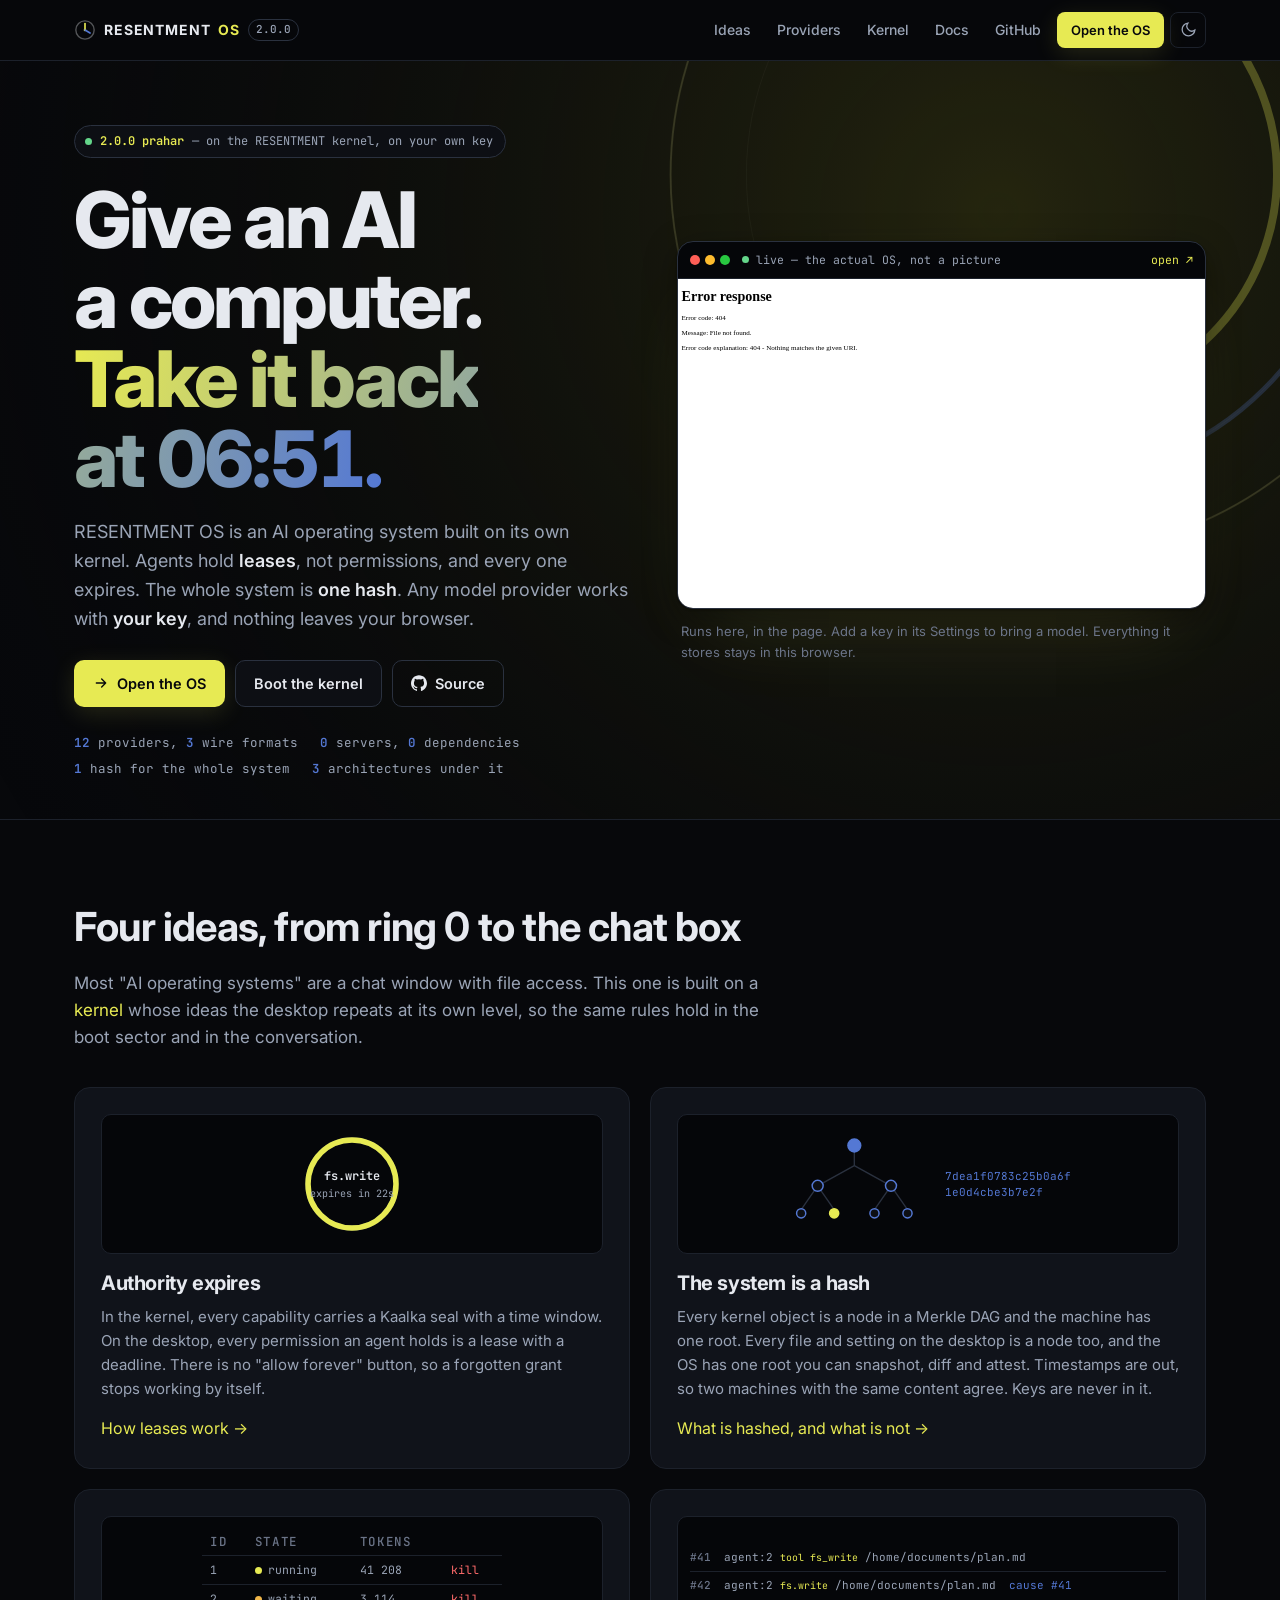
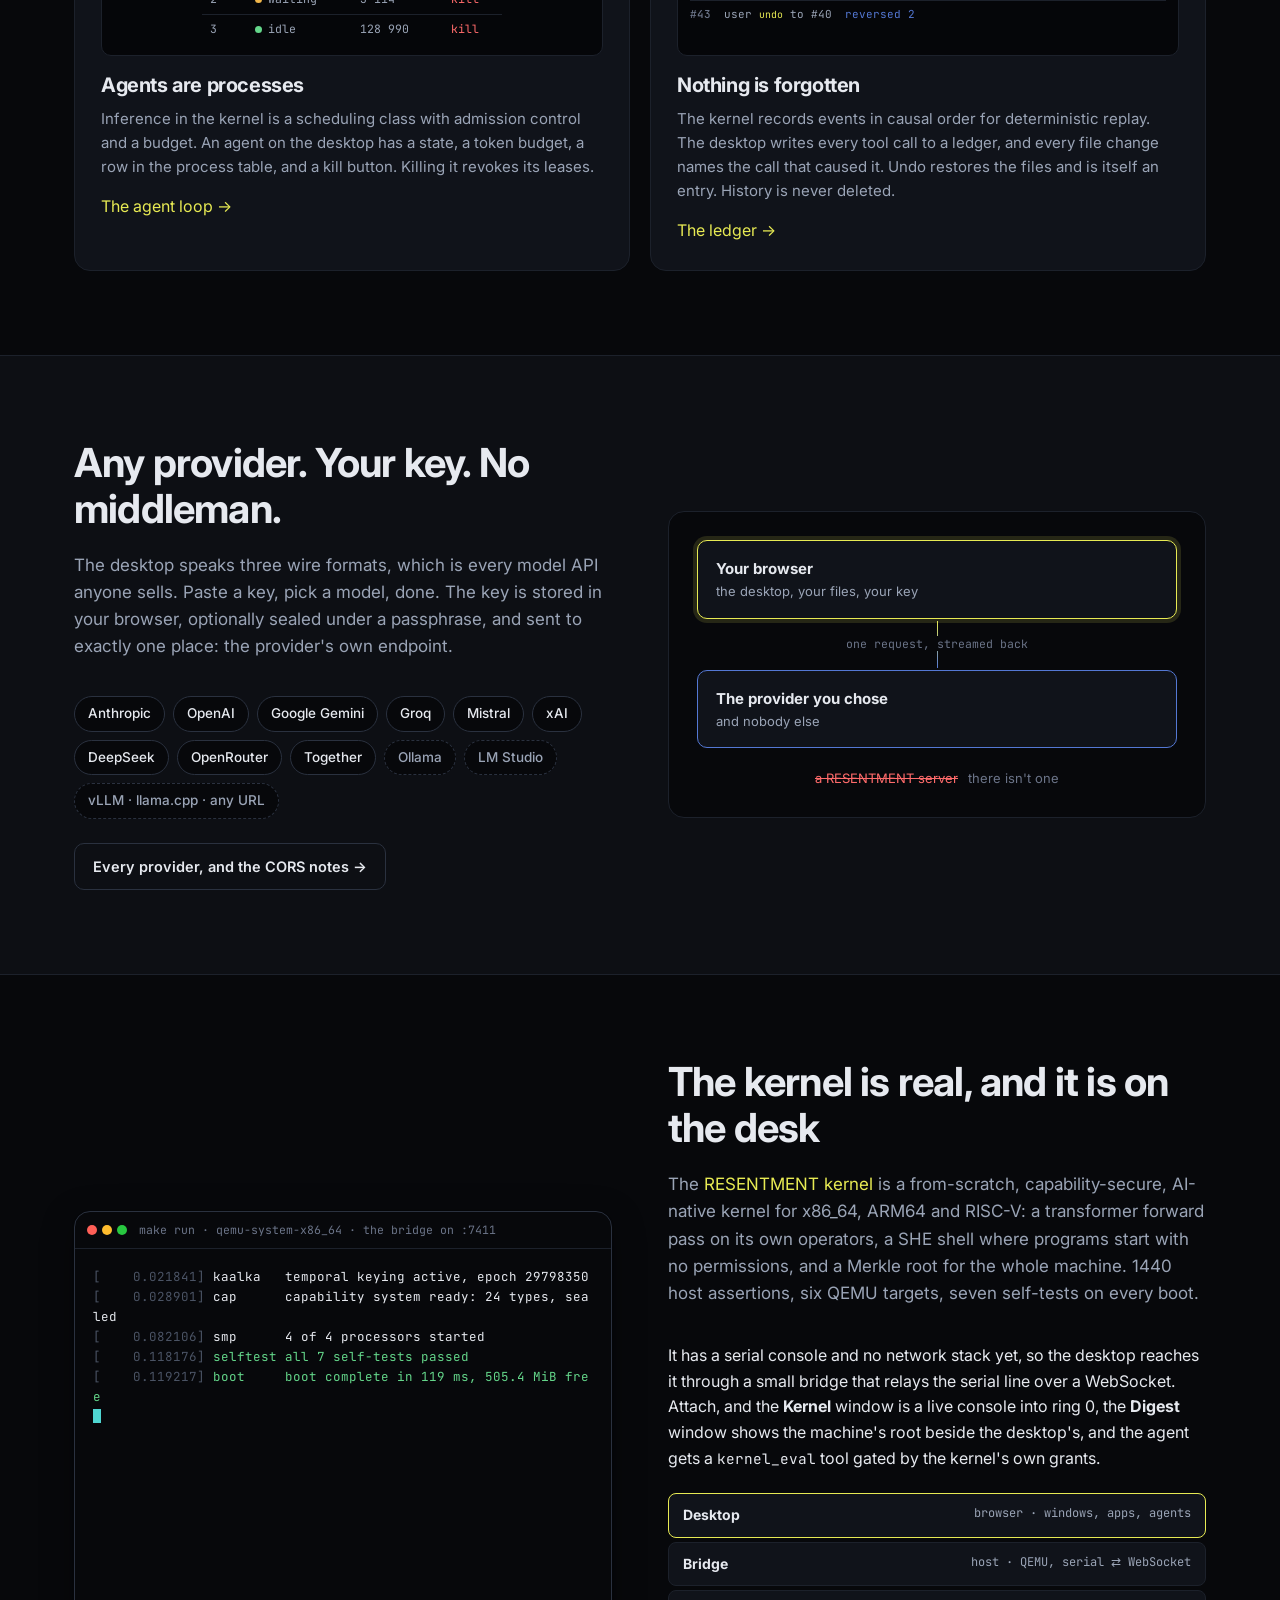
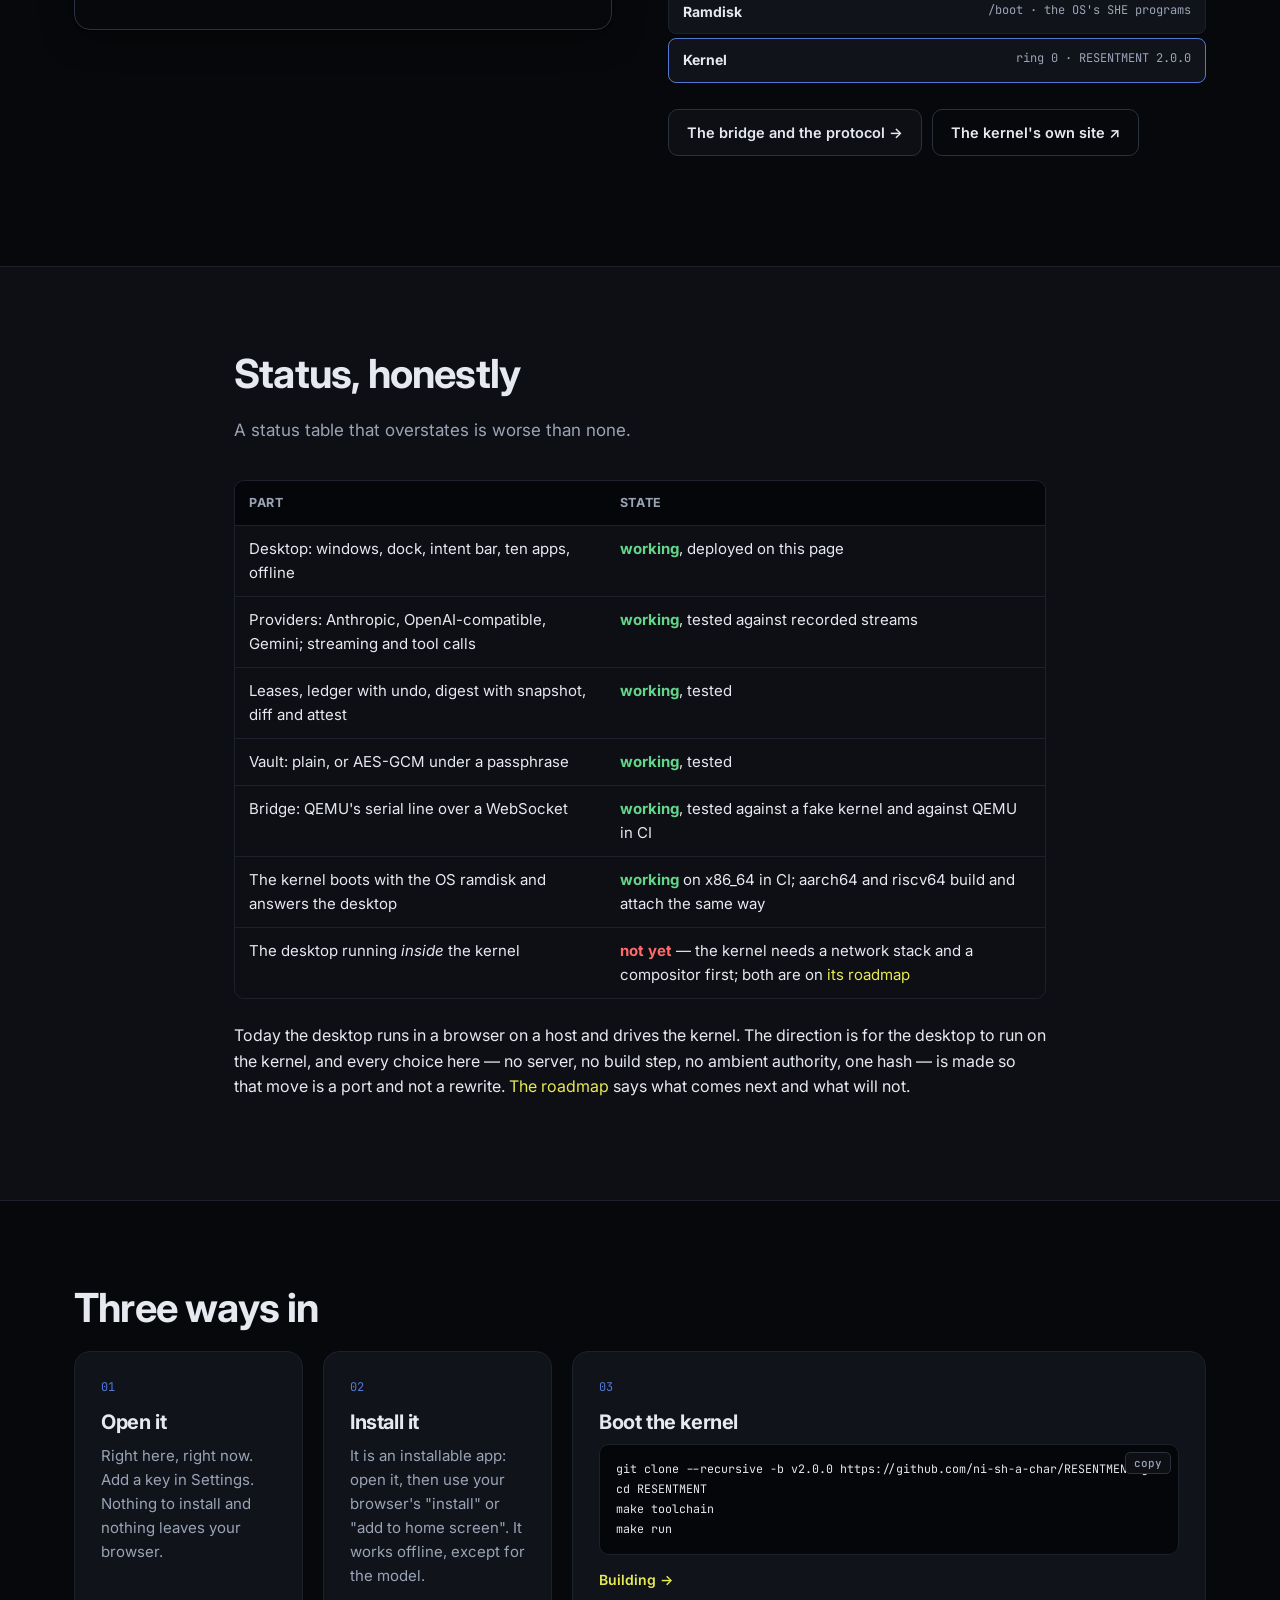
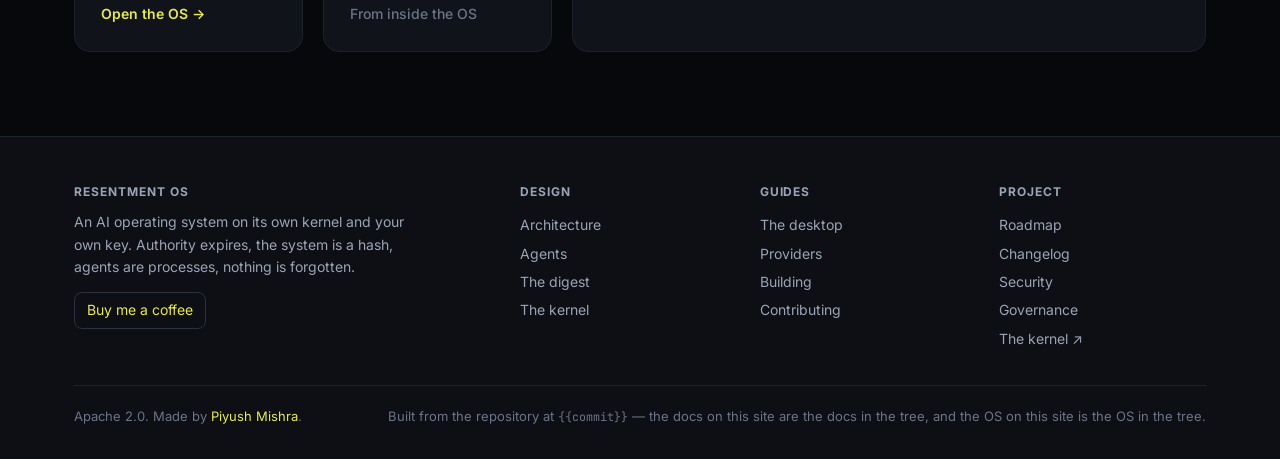
==== web/index.html @ 51950c03 "The website and the community files, for RESENTMENT OS 2.0.0 main carries the website and the projec" ====
<!doctype html>
<html lang="en" data-theme="dark">
<head>
<meta charset="utf-8">
<meta name="viewport" content="width=device-width, initial-scale=1">
<title>RESENTMENT OS — an AI operating system on its own kernel and your own key</title>
<meta name="description" content="RESENTMENT OS is an AI operating system on the RESENTMENT kernel. Agents hold leases that expire, the whole system is one hash, any provider works with your own key, and nothing leaves your browser.">
<meta name="theme-color" content="#07080b">
<link rel="canonical" href="https://ni-sh-a-char.github.io/RESENTMENT/">
<meta property="og:type" content="website">
<meta property="og:title" content="RESENTMENT OS — give an AI a computer. Take it back at a time you choose.">
<meta property="og:description" content="An AI operating system on its own kernel and your own key. Authority expires, the system is one hash, agents are processes, nothing is forgotten. Any provider. No server.">
<meta property="og:url" content="https://ni-sh-a-char.github.io/RESENTMENT/">
<meta property="og:image" content="https://ni-sh-a-char.github.io/RESENTMENT/social-preview.png">
<meta property="og:image:width" content="1280">
<meta property="og:image:height" content="640">
<meta name="twitter:card" content="summary_large_image">
<link rel="icon" href="favicon.svg" type="image/svg+xml">
<link rel="preconnect" href="https://fonts.googleapis.com">
<link rel="preconnect" href="https://fonts.gstatic.com" crossorigin>
<link href="https://fonts.googleapis.com/css2?family=Inter:wght@400;500;600;700;800&family=JetBrains+Mono:wght@400;500;600&display=swap" rel="stylesheet">
<link rel="stylesheet" href="site.css">
<script>
try { var t = localStorage.getItem("resentment-os-theme"); if (t) document.documentElement.setAttribute("data-theme", t); } catch (e) {}
</script>
</head>
<body class="landing">

<header class="top">
  <div class="wrap">
    <a class="brand" href="index.html">
      <svg viewBox="0 0 24 24" aria-hidden="true"><circle cx="12" cy="12" r="10" stroke="currentColor" stroke-width="1.5" opacity=".35" fill="none"/><circle cx="12" cy="12" r="1.4" fill="var(--accent)"/><path d="M12 12V5" stroke="var(--accent)" stroke-width="1.8" stroke-linecap="round"/><path d="M12 12l5.5 3.3" stroke="var(--accent-2)" stroke-width="1.8" stroke-linecap="round"/></svg>
      RESENTMENT <span class="os">OS</span> <span class="ver">2.0.0</span>
    </a>
    <nav>
      <a href="#ideas" class="hide-sm">Ideas</a>
      <a href="#providers" class="hide-sm">Providers</a>
      <a href="#kernel" class="hide-sm">Kernel</a>
      <a href="architecture.html">Docs</a>
      <a href="https://github.com/ni-sh-a-char/RESENTMENT" target="_blank" rel="noopener">GitHub</a>
      <a class="btn small primary" href="os/" target="_blank" rel="noopener">Open the OS</a>
      <button class="icon-btn" id="theme" type="button" aria-label="Switch between light and dark"><svg viewBox="0 0 24 24" fill="none" stroke="currentColor" stroke-width="1.8" stroke-linecap="round"><path d="M21 12.8A9 9 0 1 1 11.2 3a7 7 0 0 0 9.8 9.8z"/></svg></button>
    </nav>
  </div>
</header>

<!-- ============================================================ hero -->
<section class="hero">
  <canvas id="wall" aria-hidden="true"></canvas>
  <div class="wrap">
    <div class="hero-grid">
      <div class="hero-copy">
        <span class="eyebrow"><span class="pulse"></span> <b>2.0.0 prahar</b> — on the RESENTMENT kernel, on your own key</span>
        <h1 class="display">Give an AI<br>a computer.<br><span class="grad">Take it back<br>at <span id="until">14:47</span>.</span></h1>
        <p class="lede">
          RESENTMENT OS is an AI operating system built on its own kernel.
          Agents hold <strong>leases</strong>, not permissions, and every one
          expires. The whole system is <strong>one hash</strong>. Any model
          provider works with <strong>your key</strong>, and nothing leaves
          your browser.
        </p>
        <div class="cta">
          <a class="btn primary" href="os/" target="_blank" rel="noopener"><svg viewBox="0 0 24 24" fill="none" stroke="currentColor" stroke-width="2" stroke-linecap="round" stroke-linejoin="round"><path d="M5 12h14M13 6l6 6-6 6"/></svg>Open the OS</a>
          <a class="btn" href="building.html">Boot the kernel</a>
          <a class="btn ghost" href="https://github.com/ni-sh-a-char/RESENTMENT" target="_blank" rel="noopener"><svg viewBox="0 0 24 24" fill="currentColor"><path d="M12 .5C5.4.5 0 5.9 0 12.5c0 5.3 3.4 9.8 8.2 11.4.6.1.8-.3.8-.6v-2.1c-3.3.7-4-1.4-4-1.4-.5-1.4-1.3-1.8-1.3-1.8-1.1-.7.1-.7.1-.7 1.2.1 1.8 1.2 1.8 1.2 1.1 1.8 2.8 1.3 3.5 1 .1-.8.4-1.3.8-1.6-2.7-.3-5.5-1.3-5.5-5.9 0-1.3.5-2.4 1.2-3.2-.1-.3-.5-1.5.1-3.2 0 0 1-.3 3.3 1.2a11.5 11.5 0 0 1 6 0c2.3-1.5 3.3-1.2 3.3-1.2.7 1.7.3 2.9.1 3.2.8.8 1.2 1.9 1.2 3.2 0 4.6-2.8 5.6-5.5 5.9.4.4.8 1.1.8 2.2v3.3c0 .3.2.7.8.6C20.6 22.3 24 17.8 24 12.5 24 5.9 18.6.5 12 .5z"/></svg>Source</a>
        </div>
        <ul class="facts">
          <li><b>12</b> providers, <b>3</b> wire formats</li>
          <li><b>0</b> servers, <b>0</b> dependencies</li>
          <li><b>1</b> hash for the whole system</li>
          <li><b>3</b> architectures under it</li>
        </ul>
      </div>

      <div class="hero-demo">
        <div class="monitor">
          <div class="monitor-bar"><span class="dots"><i></i><i></i><i></i></span><span class="live"><span class="pulse"></span> live — the actual OS, not a picture</span><a href="os/" target="_blank" rel="noopener">open ↗</a></div>
          <div class="screen">
            <iframe src="os/" title="RESENTMENT OS, running" loading="lazy" tabindex="-1"></iframe>
          </div>
        </div>
        <p class="demo-note">Runs here, in the page. Add a key in its Settings to bring a model. Everything it stores stays in this browser.</p>
      </div>
    </div>
  </div>
</section>

<!-- =========================================================== ideas -->
<section class="section" id="ideas">
  <div class="wrap">
    <h2>Four ideas, from ring 0 to the chat box</h2>
    <p class="section-lede">Most "AI operating systems" are a chat window with file access. This one is built on a <a href="https://github.com/ni-sh-a-char/RESENTMENT---kernel" target="_blank" rel="noopener">kernel</a> whose ideas the desktop repeats at its own level, so the same rules hold in the boot sector and in the conversation.</p>

    <div class="ideas">
      <article class="idea">
        <div class="idea-art">
          <svg viewBox="0 0 120 120" aria-hidden="true">
            <circle cx="60" cy="60" r="48" class="ring-track"/>
            <circle cx="60" cy="60" r="48" class="ring-fill"/>
            <text x="60" y="56" class="ring-txt">fs.write</text>
            <text x="60" y="74" class="ring-sub" id="ring-left">14:32</text>
          </svg>
        </div>
        <h3>Authority expires</h3>
        <p>In the kernel, every capability carries a Kaalka seal with a time window. On the desktop, every permission an agent holds is a lease with a deadline. There is no "allow forever" button, so a forgotten grant stops working by itself.</p>
        <a href="agents.html#leases">How leases work →</a>
      </article>

      <article class="idea">
        <div class="idea-art">
          <svg viewBox="0 0 160 120" aria-hidden="true" class="tree">
            <path d="M80 22v18M80 40L40 62M80 40l40 22M40 62L22 88M40 62l18 26M120 62l-18 26M120 62l18 26"/>
            <circle cx="80" cy="18" r="7" class="n root"/><circle cx="40" cy="62" r="6" class="n"/><circle cx="120" cy="62" r="6" class="n"/>
            <circle cx="22" cy="92" r="5" class="n leaf"/><circle cx="58" cy="92" r="5" class="n leaf hot"/><circle cx="102" cy="92" r="5" class="n leaf"/><circle cx="138" cy="92" r="5" class="n leaf"/>
          </svg>
          <code class="hash" id="hash">7d4a1f0e83c25b9a6f1e0d4c8b3a7e2f</code>
        </div>
        <h3>The system is a hash</h3>
        <p>Every kernel object is a node in a Merkle DAG and the machine has one root. Every file and setting on the desktop is a node too, and the OS has one root you can snapshot, diff and attest. Timestamps are out, so two machines with the same content agree. Keys are never in it.</p>
        <a href="digest.html">What is hashed, and what is not →</a>
      </article>

      <article class="idea">
        <div class="idea-art">
          <table class="mini">
            <tr><th>id</th><th>state</th><th>tokens</th><th></th></tr>
            <tr><td>1</td><td><i class="dot run"></i>running</td><td>41 208</td><td>kill</td></tr>
            <tr><td>2</td><td><i class="dot wait"></i>waiting</td><td>3 114</td><td>kill</td></tr>
            <tr><td>3</td><td><i class="dot idle"></i>idle</td><td>128 990</td><td>kill</td></tr>
          </table>
        </div>
        <h3>Agents are processes</h3>
        <p>Inference in the kernel is a scheduling class with admission control and a budget. An agent on the desktop has a state, a token budget, a row in the process table, and a kill button. Killing it revokes its leases.</p>
        <a href="agents.html">The agent loop →</a>
      </article>

      <article class="idea">
        <div class="idea-art">
          <ul class="mini-ledger">
            <li><b>#41</b> agent:2 <code>tool fs_write</code> /home/documents/plan.md</li>
            <li><b>#42</b> agent:2 <code>fs.write</code> /home/documents/plan.md <span>cause #41</span></li>
            <li><b>#43</b> user <code>undo</code> to #40 <span>reversed 2</span></li>
          </ul>
        </div>
        <h3>Nothing is forgotten</h3>
        <p>The kernel records events in causal order for deterministic replay. The desktop writes every tool call to a ledger, and every file change names the call that caused it. Undo restores the files and is itself an entry. History is never deleted.</p>
        <a href="agents.html#the-ledger">The ledger →</a>
      </article>
    </div>
  </div>
</section>

<!-- ======================================================= providers -->
<section class="section alt" id="providers">
  <div class="wrap">
    <div class="split">
      <div>
        <h2>Any provider. Your key. No middleman.</h2>
        <p class="section-lede">The desktop speaks three wire formats, which is every model API anyone sells. Paste a key, pick a model, done. The key is stored in your browser, optionally sealed under a passphrase, and sent to exactly one place: the provider's own endpoint.</p>
        <div class="chips">
          <span>Anthropic</span><span>OpenAI</span><span>Google Gemini</span><span>Groq</span><span>Mistral</span><span>xAI</span><span>DeepSeek</span><span>OpenRouter</span><span>Together</span><span class="local">Ollama</span><span class="local">LM Studio</span><span class="local">vLLM · llama.cpp · any URL</span>
        </div>
        <a class="btn" href="providers.html">Every provider, and the CORS notes →</a>
      </div>
      <div class="flow">
        <div class="node you"><b>Your browser</b><span>the desktop, your files, your key</span></div>
        <div class="arrow"><span>one request, streamed back</span></div>
        <div class="node them"><b>The provider you chose</b><span>and nobody else</span></div>
        <div class="nope"><s>a RESENTMENT server</s> there isn't one</div>
      </div>
    </div>
  </div>
</section>

<!-- ========================================================== kernel -->
<section class="section" id="kernel">
  <div class="wrap">
    <div class="split rev">
      <div class="term-wrap">
        <div class="term-bar"><span class="dots"><i></i><i></i><i></i></span><span>make run · qemu-system-x86_64 · the bridge on :7411</span></div>
        <pre class="term" id="term"><span class="t">[    0.021841] </span>kaalka   temporal keying active, epoch 29798350
<span class="t">[    0.028901] </span>cap      capability system ready: 24 types, sealed
<span class="t">[    0.082106] </span>smp      4 of 4 processors started
<span class="t">[    0.118176] </span><span class="ok">selftest all 7 self-tests passed</span>
<span class="t">[    0.119217] </span><span class="ok">boot     boot complete in 119 ms, 505.4 MiB free</span>

<span class="k">  RESENTMENT 2.0.0 (kaalachakra)  x86_64  4 cpu</span>
<span class="p">resentment&gt; </span>.run /boot/bin/facts.she
<span class="k">not allowed to system.</span>
<span class="cm">  This script was not granted permission to read the runtime graph.</span>
<span class="p">resentment&gt; </span>.allow all
<span class="ok">granted every permission</span>
<span class="p">resentment&gt; </span>.run /boot/bin/facts.she
arch=x86_64
cpus=4
digest=<span class="d">7d4a1f0e83c25b9a6f1e0d4c8b3a7e2f5d9c1b8a4e7f0c3d6a9b2e5f8c1d4a7b</span>
angles=142.5,87.0,55.5</pre>
      </div>
      <div>
        <h2>The kernel is real, and it is on the desk</h2>
        <p class="section-lede">The <a href="https://github.com/ni-sh-a-char/RESENTMENT---kernel" target="_blank" rel="noopener">RESENTMENT kernel</a> is a from-scratch, capability-secure, AI-native kernel for x86_64, ARM64 and RISC-V: a transformer forward pass on its own operators, a SHE shell where programs start with no permissions, and a Merkle root for the whole machine. 1440 host assertions, six QEMU targets, seven self-tests on every boot.</p>
        <p>It has a serial console and no network stack yet, so the desktop reaches it through a small bridge that relays the serial line over a WebSocket. Attach, and the <b>Kernel</b> window is a live console into ring 0, the <b>Digest</b> window shows the machine's root beside the desktop's, and the agent gets a <code>kernel_eval</code> tool gated by the kernel's own grants.</p>
        <div class="layers">
          <div><b>Desktop</b><span>browser · windows, apps, agents</span></div>
          <div><b>Bridge</b><span>host · QEMU, serial ⇄ WebSocket</span></div>
          <div><b>Ramdisk</b><span>/boot · the OS's SHE programs</span></div>
          <div><b>Kernel</b><span>ring 0 · RESENTMENT 2.0.0</span></div>
        </div>
        <div class="cta">
          <a class="btn" href="kernel.html">The bridge and the protocol →</a>
          <a class="btn ghost" href="https://ni-sh-a-char.github.io/RESENTMENT---kernel/" target="_blank" rel="noopener">The kernel's own site ↗</a>
        </div>
      </div>
    </div>
  </div>
</section>

<!-- ========================================================== status -->
<section class="section alt" id="status">
  <div class="wrap narrow">
    <h2>Status, honestly</h2>
    <p class="section-lede">A status table that overstates is worse than none.</p>
    <div class="table-wrap">
      <table>
        <thead><tr><th>Part</th><th>State</th></tr></thead>
        <tbody>
          <tr><td>Desktop: windows, dock, intent bar, ten apps, offline</td><td><b class="ok">working</b>, deployed on this page</td></tr>
          <tr><td>Providers: Anthropic, OpenAI-compatible, Gemini; streaming and tool calls</td><td><b class="ok">working</b>, tested against recorded streams</td></tr>
          <tr><td>Leases, ledger with undo, digest with snapshot, diff and attest</td><td><b class="ok">working</b>, tested</td></tr>
          <tr><td>Vault: plain, or AES-GCM under a passphrase</td><td><b class="ok">working</b>, tested</td></tr>
          <tr><td>Bridge: QEMU's serial line over a WebSocket</td><td><b class="ok">working</b>, tested against a fake kernel and against QEMU in CI</td></tr>
          <tr><td>The kernel boots with the OS ramdisk and answers the desktop</td><td><b class="ok">working</b> on x86_64 in CI; aarch64 and riscv64 build and attach the same way</td></tr>
          <tr><td>The desktop running <em>inside</em> the kernel</td><td><b class="no">not yet</b> — the kernel needs a network stack and a compositor first; both are on <a href="https://github.com/ni-sh-a-char/RESENTMENT---kernel/blob/main/ROADMAP.md" target="_blank" rel="noopener">its roadmap</a></td></tr>
        </tbody>
      </table>
    </div>
    <p>Today the desktop runs in a browser on a host and drives the kernel. The direction is for the desktop to run on the kernel, and every choice here — no server, no build step, no ambient authority, one hash — is made so that move is a port and not a rewrite. <a href="roadmap.html">The roadmap</a> says what comes next and what will not.</p>
  </div>
</section>

<!-- ============================================================= get -->
<section class="section" id="get">
  <div class="wrap">
    <h2>Three ways in</h2>
    <div class="ways">
      <a class="way" href="os/" target="_blank" rel="noopener">
        <span class="num">01</span>
        <h3>Open it</h3>
        <p>Right here, right now. Add a key in Settings. Nothing to install and nothing leaves your browser.</p>
        <span class="way-cta">Open the OS →</span>
      </a>
      <div class="way">
        <span class="num">02</span>
        <h3>Install it</h3>
        <p>It is an installable app: open it, then use your browser's "install" or "add to home screen". It works offline, except for the model.</p>
        <span class="way-cta muted">From inside the OS</span>
      </div>
      <div class="way">
        <span class="num">03</span>
        <h3>Boot the kernel</h3>
        <div class="code"><button class="copy" type="button" aria-label="Copy">copy</button><pre><code>git clone --recursive -b v2.0.0 https://github.com/ni-sh-a-char/RESENTMENT.git
cd RESENTMENT
make toolchain
make run</code></pre></div>
        <span class="way-cta"><a href="building.html">Building →</a></span>
      </div>
    </div>
  </div>
</section>

<footer class="site">
  <div class="wrap">
    <div class="cols">
      <div>
        <h5>RESENTMENT OS</h5>
        <p class="about">An AI operating system on its own kernel and your own key. Authority expires, the system is a hash, agents are processes, nothing is forgotten.</p>
        <a class="support-line" href="https://buymeacoffee.com/piyushmishra00" target="_blank" rel="noopener">Buy me a coffee</a>
      </div>
      <div><h5>Design</h5><a href="architecture.html">Architecture</a><a href="agents.html">Agents</a><a href="digest.html">The digest</a><a href="kernel.html">The kernel</a></div>
      <div><h5>Guides</h5><a href="desktop.html">The desktop</a><a href="providers.html">Providers</a><a href="building.html">Building</a><a href="contributing.html">Contributing</a></div>
      <div><h5>Project</h5><a href="roadmap.html">Roadmap</a><a href="changelog.html">Changelog</a><a href="security.html">Security</a><a href="governance.html">Governance</a><a href="https://github.com/ni-sh-a-char/RESENTMENT---kernel" target="_blank" rel="noopener">The kernel ↗</a></div>
    </div>
    <div class="legal">
      <span>Apache 2.0. Made by <a href="https://github.com/PIYUSH-MISHRA-00" target="_blank" rel="noopener">Piyush Mishra</a>.</span>
      <span>Built from the repository at <code>{{commit}}</code> — the docs on this site are the docs in the tree, and the OS on this site is the OS in the tree.</span>
    </div>
  </div>
</footer>

<script src="site.js"></script>
</body>
</html>
---- web/site.css ----
/* SPDX-License-Identifier: Apache-2.0
 * RESENTMENT OS — the website.
 *
 * One stylesheet, no framework, no build. The accent hue is set from the
 * clock by site.js, the way the desktop sets its own and the way the kernel
 * keys its authority: --hue follows the hour hand, --hue-2 the minute hand.
 * Without JavaScript the defaults are brass and cyan, the kernel's colours.
 */

:root {
  --hue: 38; --hue-2: 180;
  --accent:   hsl(var(--hue) 78% 62%);
  --accent-2: hsl(var(--hue-2) 60% 58%);
  --accent-soft: hsl(var(--hue) 70% 62% / .14);
  --bg: #07080b; --bg-raised: #0d0f14; --bg-sunken: #050609; --panel: #10131a;
  --line: #1c212b; --line-strong: #2a313f;
  --fg: #e6e9ef; --fg-muted: #9aa4b6; --fg-faint: #6b7488;
  --green: #64d68a; --red: #ff6b6b;
  --radius: 10px; --radius-lg: 16px; --maxw: 1180px;
  --sans: "Inter", ui-sans-serif, system-ui, -apple-system, "Segoe UI", Roboto, sans-serif;
  --mono: "JetBrains Mono", ui-monospace, SFMono-Regular, Menlo, Consolas, monospace;
  --shadow: 0 1px 2px rgba(0,0,0,.4), 0 8px 32px rgba(0,0,0,.35);
  color-scheme: dark;
}
[data-theme="light"] {
  --accent:   hsl(var(--hue) 70% 36%);
  --accent-2: hsl(var(--hue-2) 55% 34%);
  --accent-soft: hsl(var(--hue) 70% 40% / .1);
  --bg: #fbfbfd; --bg-raised: #fff; --bg-sunken: #f2f3f7; --panel: #fff;
  --line: #e3e6ee; --line-strong: #cdd3e0;
  --fg: #12151c; --fg-muted: #545c6d; --fg-faint: #7d8698;
  --shadow: 0 1px 2px rgba(16,20,30,.06), 0 8px 28px rgba(16,20,30,.08);
  color-scheme: light;
}

* { box-sizing: border-box; }
html { scroll-behavior: smooth; }
body { margin: 0; font: 16px/1.6 var(--sans); color: var(--fg); background: var(--bg); -webkit-font-smoothing: antialiased; }
a { color: var(--accent); text-decoration: none; } a:hover { text-decoration: underline; text-underline-offset: 3px; }
code, pre, kbd { font-family: var(--mono); font-size: .9em; }
h1, h2, h3, h4, h5 { margin: 0 0 .5em; line-height: 1.15; letter-spacing: -.02em; font-weight: 700; }
h2 { font-size: clamp(28px, 4vw, 40px); } h3 { font-size: 20px; }
p { margin: 0 0 1em; }
.wrap { max-width: var(--maxw); margin: 0 auto; padding: 0 24px; }
.wrap.narrow { max-width: 860px; }
.hide-sm { }
@media (max-width: 720px) { .hide-sm { display: none !important; } }

/* -------------------------------------------------------------- top bar */
.top { position: sticky; top: 0; z-index: 30; background: color-mix(in srgb, var(--bg) 80%, transparent); backdrop-filter: blur(16px); -webkit-backdrop-filter: blur(16px); border-bottom: 1px solid var(--line); }
.top .wrap { display: flex; align-items: center; justify-content: space-between; height: 60px; gap: 16px; }
.brand { display: flex; align-items: center; gap: 8px; font-weight: 700; letter-spacing: .06em; color: var(--fg); font-size: 14px; }
.brand svg { width: 22px; height: 22px; } .brand:hover { text-decoration: none; }
.brand .os { color: var(--accent); } .brand .ver { font-family: var(--mono); font-size: 11px; color: var(--fg-muted); border: 1px solid var(--line-strong); padding: 1px 7px; border-radius: 99px; font-weight: 500; letter-spacing: 0; }
.top nav { display: flex; align-items: center; gap: 6px; }
.top nav > a:not(.btn) { padding: 6px 10px; border-radius: 6px; color: var(--fg-muted); font-size: 14px; font-weight: 500; }
.top nav > a:not(.btn):hover { color: var(--fg); background: var(--accent-soft); text-decoration: none; }
.icon-btn { width: 36px; height: 36px; border-radius: 8px; border: 1px solid var(--line); background: transparent; color: var(--fg-muted); display: grid; place-items: center; cursor: pointer; }
.icon-btn svg { width: 17px; height: 17px; } .icon-btn:hover { color: var(--fg); border-color: var(--line-strong); }
.menu-btn { display: none; }

/* ------------------------------------------------------------- buttons */
.btn { display: inline-flex; align-items: center; gap: 8px; padding: 11px 18px; border-radius: var(--radius); border: 1px solid var(--line-strong); background: var(--bg-raised); color: var(--fg); font-weight: 600; font-size: 14.5px; cursor: pointer; transition: transform .12s, border-color .12s, background .12s; }
.btn:hover { text-decoration: none; border-color: var(--accent); transform: translateY(-1px); }
.btn svg { width: 16px; height: 16px; }
.btn.primary { background: var(--accent); color: #07080b; border-color: transparent; box-shadow: 0 6px 24px var(--accent-soft); }
[data-theme="light"] .btn.primary { color: #fff; }
.btn.ghost { background: transparent; }
.btn.small { padding: 7px 13px; font-size: 13px; border-radius: 8px; }
.cta { display: flex; gap: 10px; flex-wrap: wrap; margin: 26px 0; }

/* ---------------------------------------------------------------- hero */
.hero { position: relative; overflow: hidden; padding: 64px 0 40px; border-bottom: 1px solid var(--line); }
#wall { position: absolute; inset: 0; width: 100%; height: 100%; z-index: 0; opacity: .9; }
.hero .wrap { position: relative; z-index: 1; }
.hero-grid { display: grid; grid-template-columns: 1.05fr 1fr; gap: 48px; align-items: center; }
.eyebrow { display: inline-flex; align-items: center; gap: 8px; padding: 6px 12px 6px 10px; border-radius: 99px; border: 1px solid var(--line-strong); background: var(--bg-raised); font-family: var(--mono); font-size: 12px; color: var(--fg-muted); }
.eyebrow b { color: var(--accent); font-weight: 600; }
.pulse { width: 7px; height: 7px; border-radius: 50%; background: var(--green); box-shadow: 0 0 0 0 rgba(100,214,138,.6); animation: pulse 1.8s infinite; display: inline-block; }
@keyframes pulse { 70% { box-shadow: 0 0 0 7px rgba(100,214,138,0); } 100% { box-shadow: 0 0 0 0 rgba(100,214,138,0); } }
.display { font-size: clamp(42px, 6.2vw, 78px); line-height: 1.02; letter-spacing: -.035em; margin: 22px 0 20px; font-weight: 800; }
.grad { background: linear-gradient(100deg, var(--accent), var(--accent-2)); -webkit-background-clip: text; background-clip: text; color: transparent; }
#until { font-variant-numeric: tabular-nums; }
.lede { font-size: 18px; color: var(--fg-muted); max-width: 560px; }
.lede strong { color: var(--fg); font-weight: 600; }
.facts { list-style: none; padding: 0; margin: 0; display: flex; flex-wrap: wrap; gap: 6px 22px; font-family: var(--mono); font-size: 12.5px; color: var(--fg-muted); }
.facts b { color: var(--accent-2); font-weight: 600; }

.monitor { border-radius: var(--radius-lg); border: 1px solid var(--line-strong); background: var(--bg-sunken); box-shadow: var(--shadow), 0 40px 80px -30px var(--accent-soft); overflow: hidden; }
.monitor-bar { display: flex; align-items: center; gap: 12px; padding: 9px 12px; border-bottom: 1px solid var(--line); font-family: var(--mono); font-size: 11.5px; color: var(--fg-muted); }
.monitor-bar a { margin-left: auto; }
.live { display: inline-flex; align-items: center; gap: 7px; }
.dots { display: inline-flex; gap: 5px; } .dots i { width: 10px; height: 10px; border-radius: 50%; background: var(--line-strong); } .dots i:first-child { background: #ff5f57; } .dots i:nth-child(2) { background: #febc2e; } .dots i:last-child { background: #28c840; }
.screen { position: relative; aspect-ratio: 16 / 10; overflow: hidden; background: #07080b; }
.screen iframe { position: absolute; top: 0; left: 0; width: 1280px; height: 800px; border: 0; transform-origin: 0 0; transform: scale(.44); }
.demo-note { font-size: 13px; color: var(--fg-faint); margin: 12px 4px 0; }

/* ------------------------------------------------------------ sections */
.section { padding: 84px 0; }
.section.alt { background: var(--bg-raised); border-top: 1px solid var(--line); border-bottom: 1px solid var(--line); }
.section-lede { font-size: 17px; color: var(--fg-muted); max-width: 720px; margin-bottom: 36px; }
.split { display: grid; grid-template-columns: 1fr 1fr; gap: 56px; align-items: center; }
.split.rev > :first-child { order: 1; } @media (min-width: 900px) { .split.rev > :first-child { order: 0; } }

.ideas { display: grid; grid-template-columns: repeat(2, 1fr); gap: 20px; }
.idea { padding: 26px; border: 1px solid var(--line); border-radius: var(--radius-lg); background: var(--panel); transition: border-color .15s, transform .15s; }
.idea:hover { border-color: color-mix(in srgb, var(--accent) 50%, var(--line)); transform: translateY(-2px); }
.idea h3 { margin-top: 18px; } .idea p { color: var(--fg-muted); font-size: 15px; }
.idea-art { height: 140px; display: flex; align-items: center; justify-content: center; gap: 18px; border-radius: var(--radius); background: var(--bg-sunken); border: 1px solid var(--line); padding: 12px; overflow: hidden; }
.idea-art svg { height: 110px; }
.ring-track { fill: none; stroke: var(--line-strong); stroke-width: 6; }
.ring-fill { fill: none; stroke: var(--accent); stroke-width: 6; stroke-linecap: round; stroke-dasharray: 301.6; stroke-dashoffset: 0; transform: rotate(-90deg); transform-origin: 50% 50%; animation: drain 24s linear infinite; }
@keyframes drain { to { stroke-dashoffset: 301.6; } }
.ring-txt { fill: var(--fg); font: 600 13px var(--mono); text-anchor: middle; } .ring-sub { fill: var(--fg-muted); font: 11px var(--mono); text-anchor: middle; }
.tree path { stroke: var(--line-strong); stroke-width: 1.5; fill: none; } .tree .n { fill: var(--bg-raised); stroke: var(--accent-2); stroke-width: 1.6; } .tree .root { fill: var(--accent-2); } .tree .hot { fill: var(--accent); stroke: var(--accent); animation: blink 2.4s infinite; }
@keyframes blink { 50% { opacity: .3; } }
.hash { font-size: 11px; color: var(--accent-2); word-break: break-all; max-width: 130px; line-height: 1.5; }
.mini { border-collapse: collapse; font-family: var(--mono); font-size: 11.5px; width: 100%; max-width: 300px; }
.mini th { text-align: left; color: var(--fg-faint); font-weight: 500; padding: 3px 8px; border-bottom: 1px solid var(--line); } .mini td { padding: 5px 8px; color: var(--fg-muted); } .mini td:last-child { color: var(--red); }
.dot { display: inline-block; width: 7px; height: 7px; border-radius: 50%; margin-right: 6px; background: var(--fg-faint); } .dot.run { background: var(--accent); animation: blink 1s infinite; } .dot.wait { background: #f0b64a; } .dot.idle { background: var(--green); }
.mini-ledger { list-style: none; margin: 0; padding: 0; font-family: var(--mono); font-size: 11px; color: var(--fg-muted); width: 100%; }
.mini-ledger li { padding: 5px 0; border-bottom: 1px solid var(--line); white-space: nowrap; overflow: hidden; text-overflow: ellipsis; } .mini-ledger li:last-child { border: 0; }
.mini-ledger b { color: var(--fg-faint); font-weight: 500; margin-right: 6px; } .mini-ledger code { color: var(--accent); } .mini-ledger span { color: var(--accent-2); margin-left: 6px; }

.chips { display: flex; flex-wrap: wrap; gap: 8px; margin: 0 0 24px; }
.chips span { padding: 6px 13px; border-radius: 99px; border: 1px solid var(--line-strong); font-size: 13.5px; font-weight: 500; background: var(--bg); }
.chips span.local { border-style: dashed; color: var(--fg-muted); }
.flow { display: flex; flex-direction: column; gap: 10px; padding: 28px; border-radius: var(--radius-lg); border: 1px solid var(--line); background: var(--bg); }
.node { padding: 16px 18px; border-radius: var(--radius); border: 1px solid var(--line-strong); background: var(--panel); display: flex; flex-direction: column; }
.node b { font-size: 15px; } .node span { font-size: 13px; color: var(--fg-muted); }
.node.you { border-color: var(--accent); box-shadow: 0 0 0 4px var(--accent-soft); } .node.them { border-color: var(--accent-2); }
.arrow { position: relative; text-align: center; font-family: var(--mono); font-size: 11.5px; color: var(--fg-faint); padding: 6px 0; }
.arrow::before { content: ""; position: absolute; left: 50%; top: -8px; bottom: -8px; width: 1px; background: linear-gradient(var(--accent), var(--accent-2)); z-index: 0; }
.arrow span { position: relative; background: var(--bg); padding: 0 8px; }
.nope { margin-top: 10px; text-align: center; font-size: 13px; color: var(--fg-faint); } .nope s { color: var(--red); margin-right: 6px; }

.term-wrap { border-radius: var(--radius-lg); border: 1px solid var(--line-strong); background: #07080b; box-shadow: var(--shadow); overflow: hidden; }
.term-bar { display: flex; align-items: center; gap: 12px; padding: 9px 12px; border-bottom: 1px solid #1c212b; font-family: var(--mono); font-size: 11.5px; color: #6b7488; }
.term { margin: 0; padding: 18px; font-size: 12.5px; line-height: 1.6; color: #c9d1dd; overflow: auto; min-height: 380px; white-space: pre-wrap; word-break: break-all; }
.term .t { color: #4a5364; } .term .ok { color: #64d68a; } .term .k { color: #e0a545; } .term .cm { color: #6b7488; } .term .p { color: #4fd6d2; } .term .d { color: #4fd6d2; } .term .in { color: #e6e9ef; }
.term .cursor { display: inline-block; width: 8px; height: 14px; background: #4fd6d2; vertical-align: -2px; animation: blink 1s steps(1) infinite; }
.layers { display: flex; flex-direction: column; gap: 4px; margin: 22px 0; }
.layers div { display: flex; justify-content: space-between; gap: 12px; padding: 10px 14px; border: 1px solid var(--line); background: var(--panel); border-radius: 8px; font-size: 14px; }
.layers div:first-child { border-color: var(--accent); } .layers div:last-child { border-color: var(--accent-2); }
.layers span { color: var(--fg-muted); font-family: var(--mono); font-size: 12px; text-align: right; }

.table-wrap { overflow-x: auto; margin: 0 0 24px; border: 1px solid var(--line); border-radius: var(--radius); }
table { width: 100%; border-collapse: collapse; font-size: 15px; }
th { text-align: left; padding: 12px 14px; background: var(--bg-sunken); color: var(--fg-muted); font-size: 12.5px; text-transform: uppercase; letter-spacing: .05em; border-bottom: 1px solid var(--line); }
td { padding: 11px 14px; border-bottom: 1px solid var(--line); vertical-align: top; } tr:last-child td { border-bottom: 0; }
b.ok { color: var(--green); } b.no { color: var(--red); }

.ways { display: grid; grid-template-columns: repeat(3, 1fr); gap: 20px; }
.way { display: flex; flex-direction: column; padding: 26px; border: 1px solid var(--line); border-radius: var(--radius-lg); background: var(--panel); color: var(--fg); position: relative; }
a.way:hover { text-decoration: none; border-color: var(--accent); }
.way .num { font-family: var(--mono); color: var(--accent-2); font-size: 12px; margin-bottom: 14px; }
.way p { color: var(--fg-muted); font-size: 15px; flex: 1; }
.way-cta { color: var(--accent); font-weight: 600; font-size: 14px; } .way-cta.muted { color: var(--fg-faint); font-weight: 500; }
.way .code { margin: 0 0 14px; }

/* ---------------------------------------------------------------- code */
.code { position: relative; margin: 0 0 1.2em; }
.code pre { margin: 0; padding: 14px 16px; background: var(--bg-sunken); border: 1px solid var(--line); border-radius: var(--radius); overflow: auto; font-size: 13px; line-height: 1.55; }
.copy { position: absolute; top: 8px; right: 8px; font: 500 11px var(--mono); padding: 3px 8px; border-radius: 5px; border: 1px solid var(--line-strong); background: var(--bg-raised); color: var(--fg-muted); cursor: pointer; }
.copy:hover { color: var(--fg); } .copy.done { color: var(--green); border-color: var(--green); }

/* -------------------------------------------------------------- footer */
footer.site { border-top: 1px solid var(--line); padding: 48px 0 32px; background: var(--bg-raised); font-size: 14px; }
.cols { display: grid; grid-template-columns: 2fr 1fr 1fr 1fr; gap: 32px; margin-bottom: 32px; }
.cols h5 { font-size: 12px; text-transform: uppercase; letter-spacing: .08em; color: var(--fg-muted); margin-bottom: 12px; }
.cols a { display: block; color: var(--fg-muted); padding: 3px 0; } .cols a:hover { color: var(--fg); }
.about { color: var(--fg-muted); max-width: 360px; }
.support-line { display: inline-block !important; padding: 6px 12px !important; border: 1px solid var(--line-strong); border-radius: 8px; color: var(--accent) !important; }
.legal { display: flex; justify-content: space-between; gap: 16px; flex-wrap: wrap; color: var(--fg-faint); font-size: 13px; border-top: 1px solid var(--line); padding-top: 20px; }

/* ---------------------------------------------------------------- docs */
.docs { display: grid; grid-template-columns: 240px minmax(0, 1fr) 220px; gap: 40px; max-width: var(--maxw); margin: 0 auto; padding: 32px 24px 80px; }
.sidebar { position: sticky; top: 76px; align-self: start; font-size: 14px; max-height: calc(100vh - 100px); overflow: auto; }
.sidebar a { display: block; padding: 6px 10px; border-radius: 6px; color: var(--fg-muted); } .sidebar a:hover { color: var(--fg); background: var(--accent-soft); text-decoration: none; }
.sidebar a.current { color: var(--accent); background: var(--accent-soft); font-weight: 600; }
.nav-home { font-weight: 600; margin-bottom: 8px; }
.nav-group { margin-top: 14px; } .nav-label { display: block; font-size: 11px; text-transform: uppercase; letter-spacing: .08em; color: var(--fg-faint); padding: 0 10px 6px; }
.toc { position: sticky; top: 76px; align-self: start; font-size: 13px; border-left: 1px solid var(--line); padding-left: 14px; }
.toc-label { display: block; font-size: 11px; text-transform: uppercase; letter-spacing: .08em; color: var(--fg-faint); margin-bottom: 8px; }
.toc a { display: block; color: var(--fg-muted); padding: 3px 0 3px 10px; margin-left: -15px; border-left: 2px solid transparent; } .toc a.lvl3 { padding-left: 22px; }
.prose { min-width: 0; }
.prose h1 { font-size: clamp(30px, 4vw, 40px); margin-bottom: .6em; } .prose h2 { font-size: 26px; margin-top: 2em; padding-top: .6em; border-top: 1px solid var(--line); } .prose h3 { font-size: 19px; margin-top: 1.6em; } .prose h4 { font-size: 16px; margin-top: 1.4em; }
.prose p, .prose li { color: var(--fg); } .prose li { margin: .3em 0; }
.prose code:not(pre code) { background: var(--accent-soft); padding: 1px 6px; border-radius: 4px; font-size: .88em; }
.prose blockquote { margin: 1em 0; padding: 10px 18px; border-left: 3px solid var(--accent); background: var(--bg-raised); color: var(--fg-muted); border-radius: 0 8px 8px 0; }
.prose hr { border: 0; border-top: 1px solid var(--line); margin: 2.4em 0; }
.prose img { max-width: 100%; border-radius: var(--radius); }
.prose table { font-size: 14.5px; }
.anchor { margin-left: 8px; color: var(--fg-faint); font-weight: 400; opacity: 0; } h2:hover .anchor, h3:hover .anchor, h4:hover .anchor { opacity: 1; }
.page-foot { display: flex; justify-content: space-between; gap: 12px; flex-wrap: wrap; margin-top: 56px; padding-top: 18px; border-top: 1px solid var(--line); font-size: 13px; color: var(--fg-muted); }
kbd { display: inline-block; padding: 1px 6px; border: 1px solid var(--line-strong); border-bottom-width: 2px; border-radius: 5px; font-size: 12px; background: var(--bg-raised); }

@media (max-width: 1080px) { .docs { grid-template-columns: 220px minmax(0, 1fr); } .toc { display: none; } }
@media (max-width: 900px) {
  .hero-grid, .split, .ideas, .ways { grid-template-columns: 1fr; }
  .hero { padding-top: 40px; } .cols { grid-template-columns: 1fr 1fr; }
  .docs { grid-template-columns: 1fr; padding-top: 16px; }
  .menu-btn { display: grid; }
  .sidebar { display: none; position: static; max-height: none; padding: 12px; border: 1px solid var(--line); border-radius: var(--radius); background: var(--panel); }
  .sidebar.open { display: block; }
}
@media (prefers-reduced-motion: reduce) { * { animation: none !important; transition: none !important; } html { scroll-behavior: auto; } }
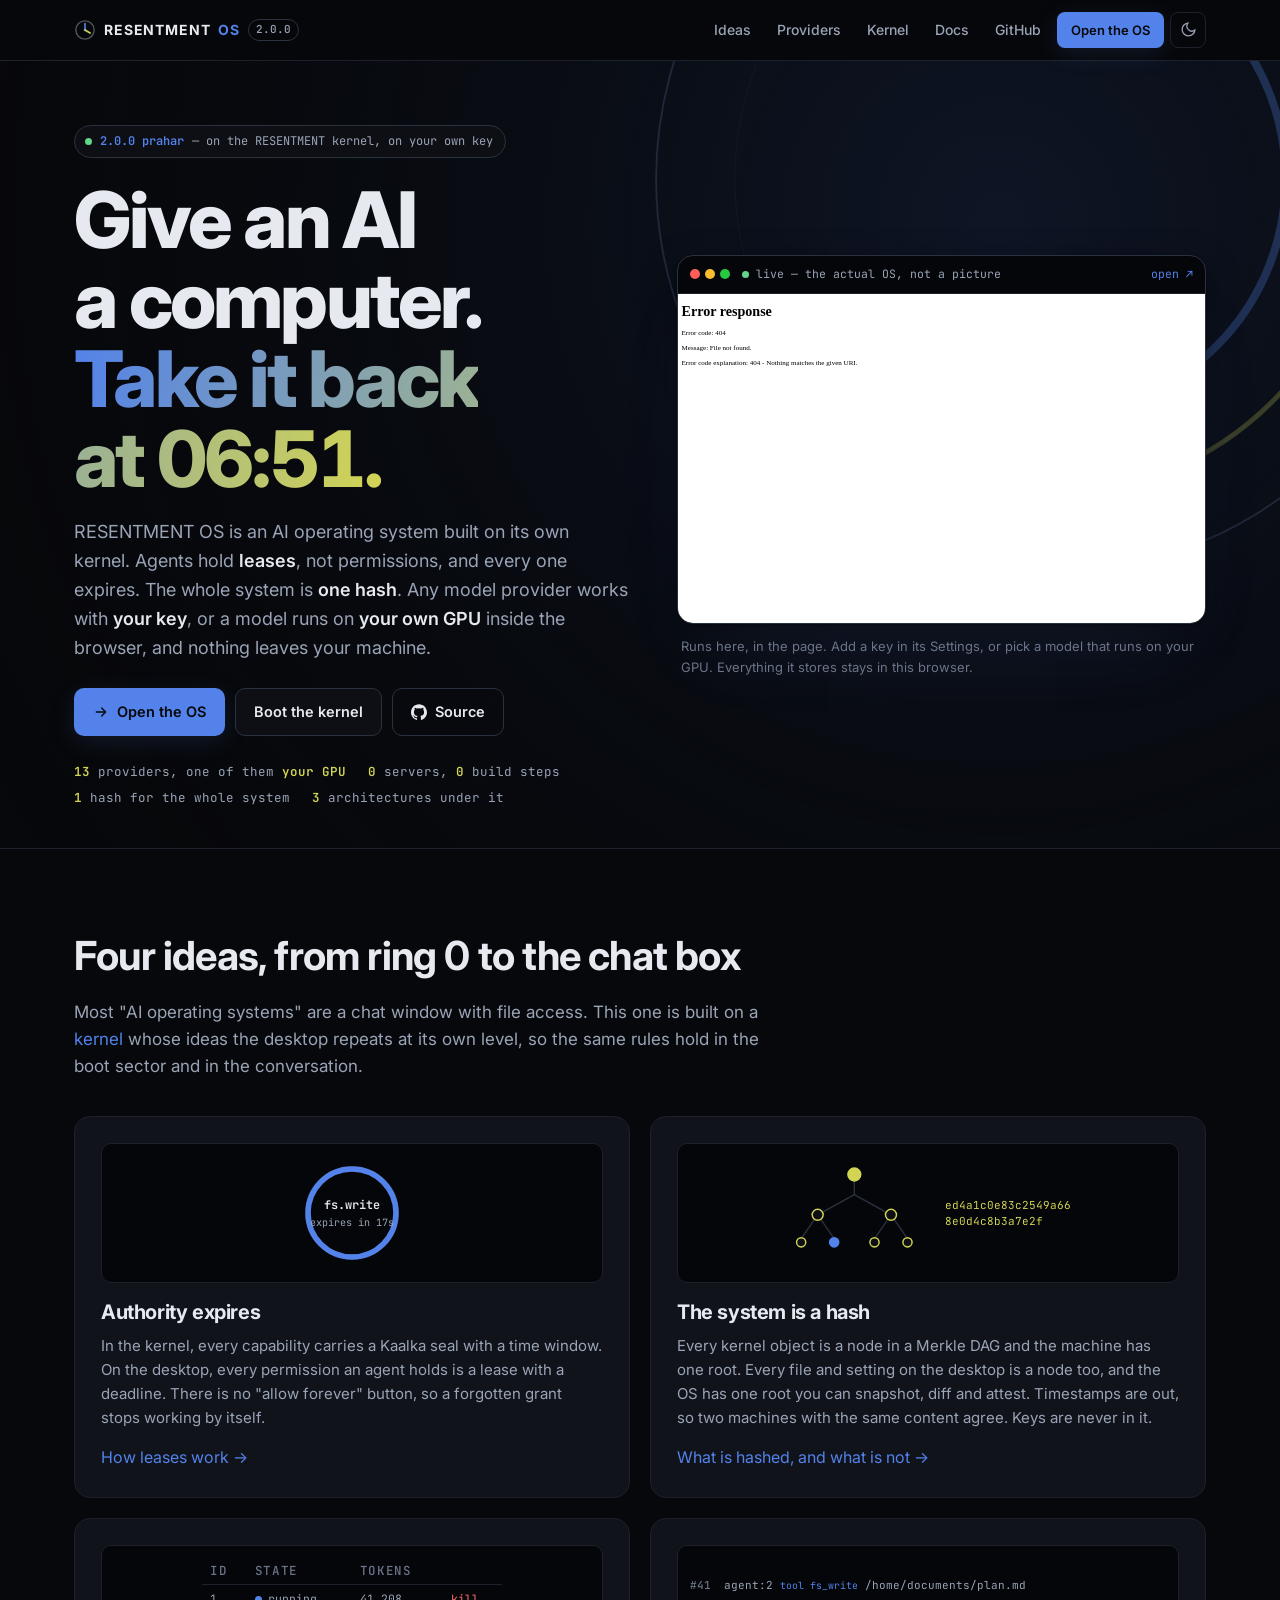
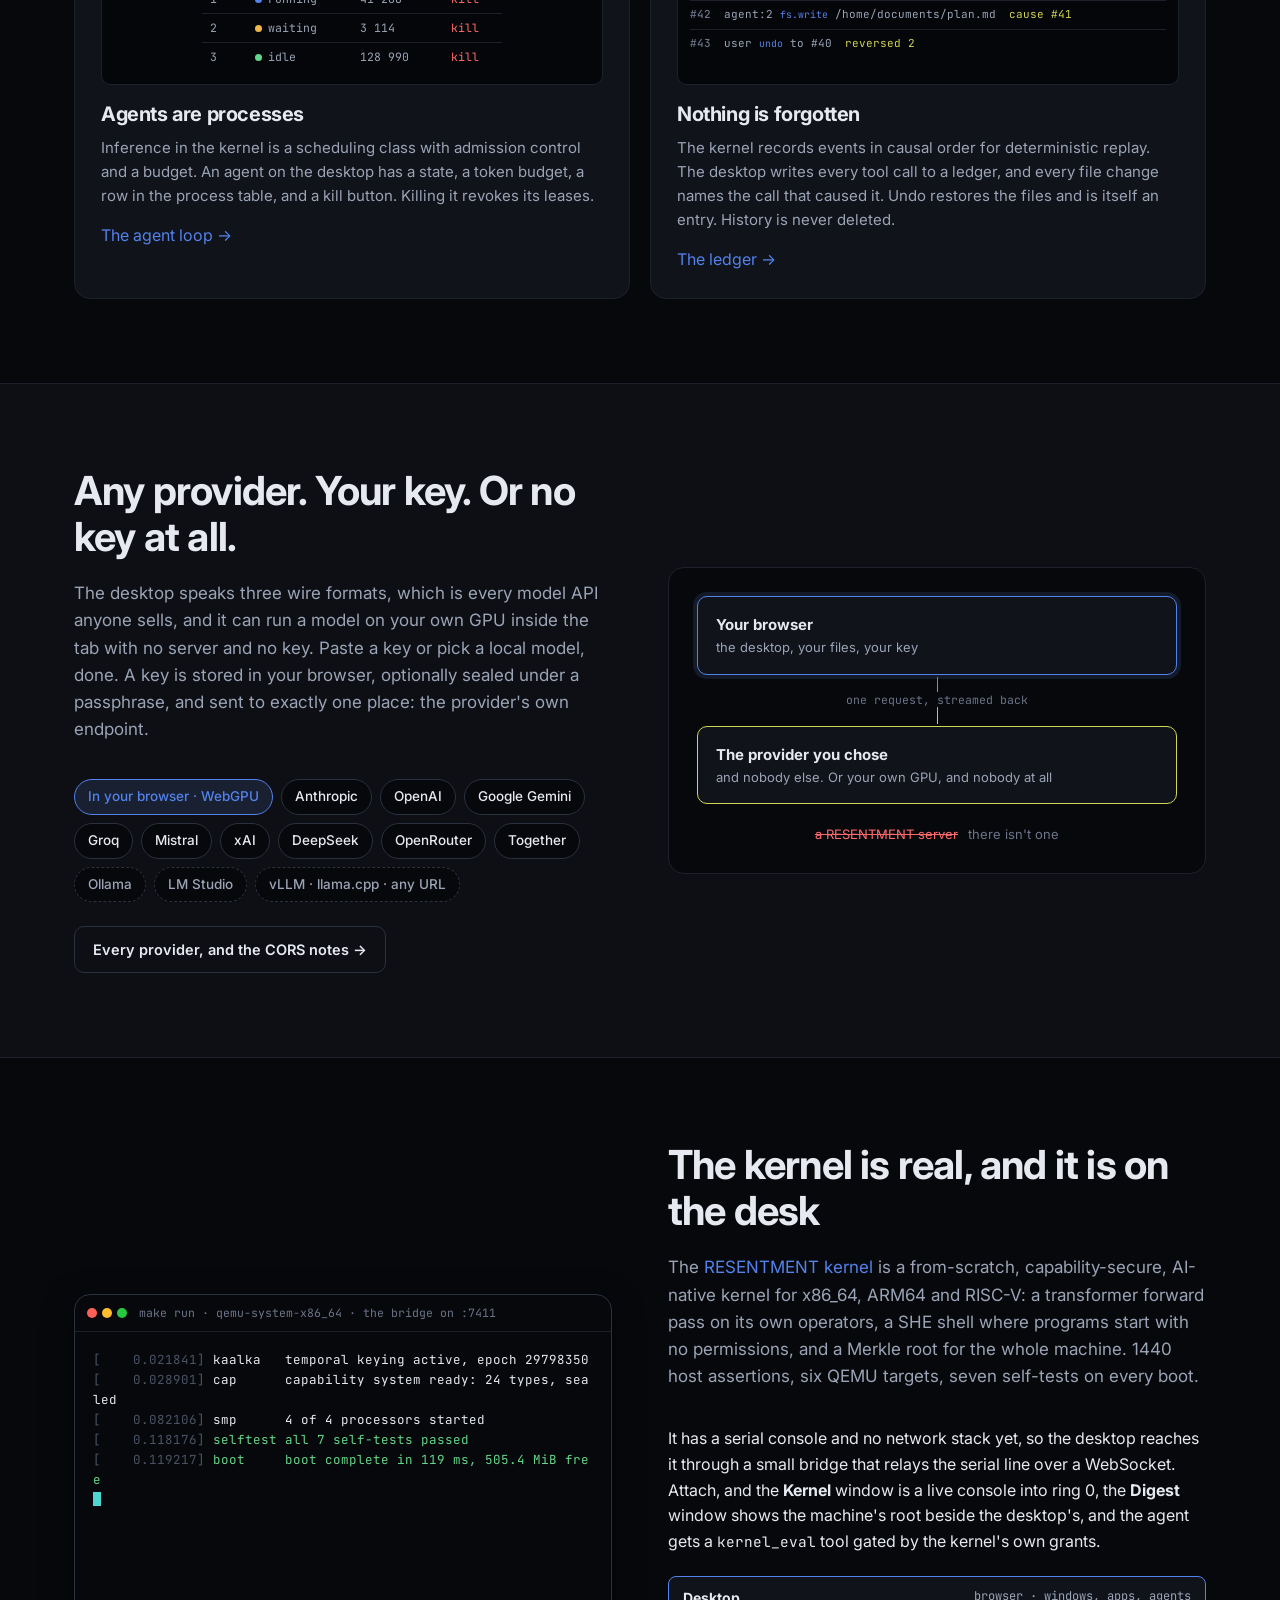
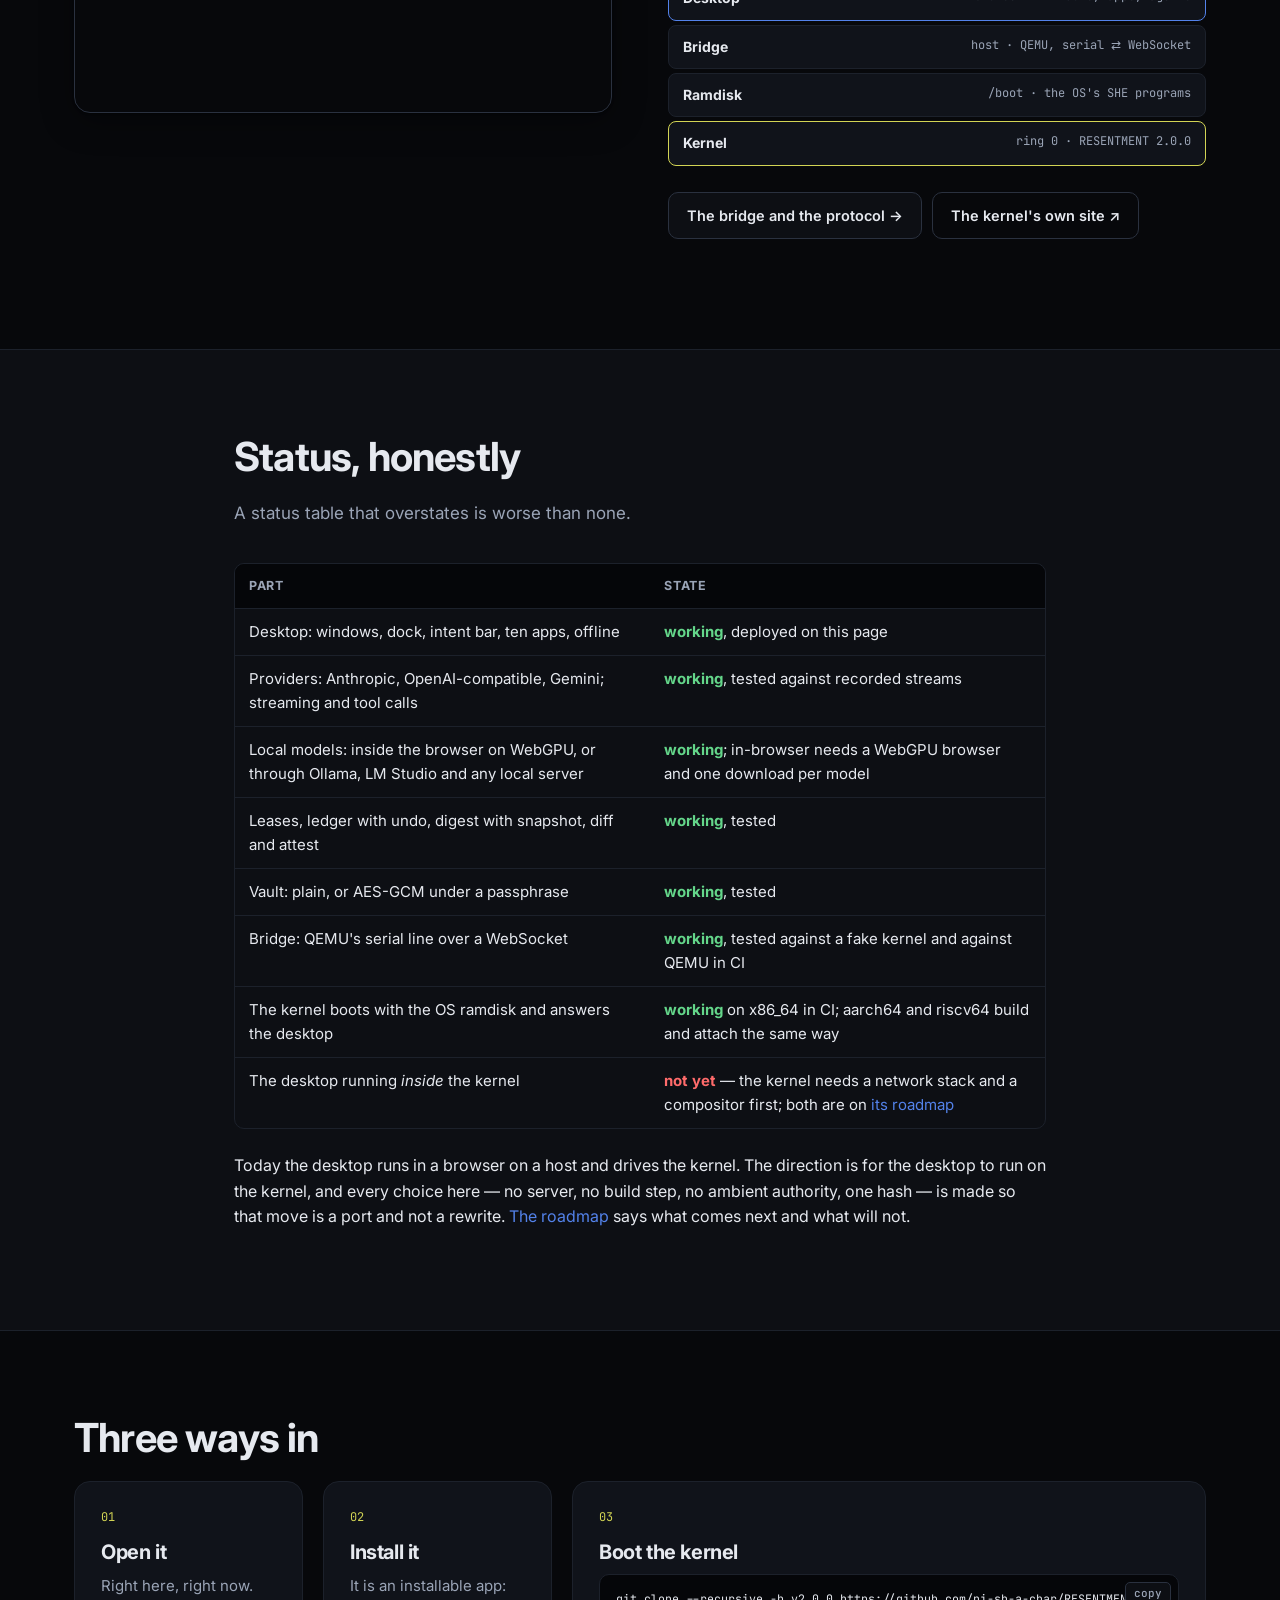
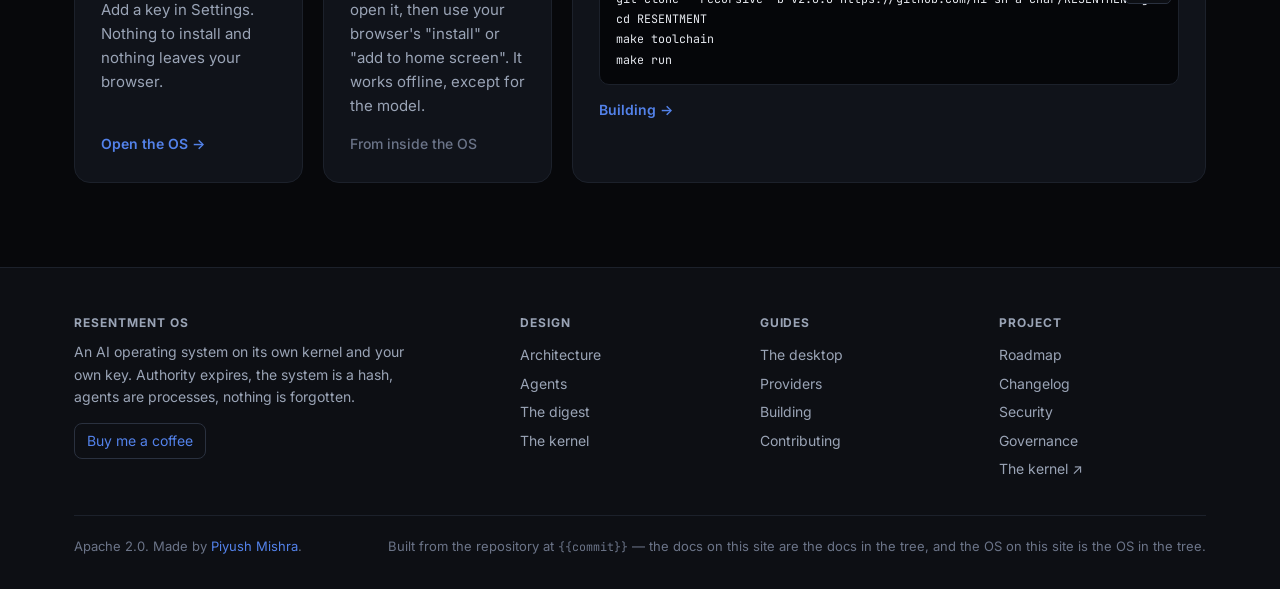
==== commit 935e826f: "Keep the promotional material out of the repository; say a model can run on your own GPU The carouse" ====
--- a/web/index.html
+++ b/web/index.html
@@ -9,7 +9,7 @@
 <link rel="canonical" href="https://ni-sh-a-char.github.io/RESENTMENT/">
 <meta property="og:type" content="website">
 <meta property="og:title" content="RESENTMENT OS — give an AI a computer. Take it back at a time you choose.">
-<meta property="og:description" content="An AI operating system on its own kernel and your own key. Authority expires, the system is one hash, agents are processes, nothing is forgotten. Any provider. No server.">
+<meta property="og:description" content="An AI operating system on its own kernel and your own key, or your own GPU. Authority expires, the system is one hash, agents are processes, nothing is forgotten. Any provider, or none. No server.">
 <meta property="og:url" content="https://ni-sh-a-char.github.io/RESENTMENT/">
 <meta property="og:image" content="https://ni-sh-a-char.github.io/RESENTMENT/social-preview.png">
 <meta property="og:image:width" content="1280">
@@ -56,8 +56,9 @@
           RESENTMENT OS is an AI operating system built on its own kernel.
           Agents hold <strong>leases</strong>, not permissions, and every one
           expires. The whole system is <strong>one hash</strong>. Any model
-          provider works with <strong>your key</strong>, and nothing leaves
-          your browser.
+          provider works with <strong>your key</strong>, or a model runs on
+          <strong>your own GPU</strong> inside the browser, and nothing leaves
+          your machine.
         </p>
         <div class="cta">
           <a class="btn primary" href="os/" target="_blank" rel="noopener"><svg viewBox="0 0 24 24" fill="none" stroke="currentColor" stroke-width="2" stroke-linecap="round" stroke-linejoin="round"><path d="M5 12h14M13 6l6 6-6 6"/></svg>Open the OS</a>
@@ -65,8 +66,8 @@
           <a class="btn ghost" href="https://github.com/ni-sh-a-char/RESENTMENT" target="_blank" rel="noopener"><svg viewBox="0 0 24 24" fill="currentColor"><path d="M12 .5C5.4.5 0 5.9 0 12.5c0 5.3 3.4 9.8 8.2 11.4.6.1.8-.3.8-.6v-2.1c-3.3.7-4-1.4-4-1.4-.5-1.4-1.3-1.8-1.3-1.8-1.1-.7.1-.7.1-.7 1.2.1 1.8 1.2 1.8 1.2 1.1 1.8 2.8 1.3 3.5 1 .1-.8.4-1.3.8-1.6-2.7-.3-5.5-1.3-5.5-5.9 0-1.3.5-2.4 1.2-3.2-.1-.3-.5-1.5.1-3.2 0 0 1-.3 3.3 1.2a11.5 11.5 0 0 1 6 0c2.3-1.5 3.3-1.2 3.3-1.2.7 1.7.3 2.9.1 3.2.8.8 1.2 1.9 1.2 3.2 0 4.6-2.8 5.6-5.5 5.9.4.4.8 1.1.8 2.2v3.3c0 .3.2.7.8.6C20.6 22.3 24 17.8 24 12.5 24 5.9 18.6.5 12 .5z"/></svg>Source</a>
         </div>
         <ul class="facts">
-          <li><b>12</b> providers, <b>3</b> wire formats</li>
-          <li><b>0</b> servers, <b>0</b> dependencies</li>
+          <li><b>13</b> providers, one of them <b>your GPU</b></li>
+          <li><b>0</b> servers, <b>0</b> build steps</li>
           <li><b>1</b> hash for the whole system</li>
           <li><b>3</b> architectures under it</li>
         </ul>
@@ -79,7 +80,7 @@
             <iframe src="os/" title="RESENTMENT OS, running" loading="lazy" tabindex="-1"></iframe>
           </div>
         </div>
-        <p class="demo-note">Runs here, in the page. Add a key in its Settings to bring a model. Everything it stores stays in this browser.</p>
+        <p class="demo-note">Runs here, in the page. Add a key in its Settings, or pick a model that runs on your GPU. Everything it stores stays in this browser.</p>
       </div>
     </div>
   </div>
@@ -155,17 +156,17 @@
   <div class="wrap">
     <div class="split">
       <div>
-        <h2>Any provider. Your key. No middleman.</h2>
-        <p class="section-lede">The desktop speaks three wire formats, which is every model API anyone sells. Paste a key, pick a model, done. The key is stored in your browser, optionally sealed under a passphrase, and sent to exactly one place: the provider's own endpoint.</p>
+        <h2>Any provider. Your key. Or no key at all.</h2>
+        <p class="section-lede">The desktop speaks three wire formats, which is every model API anyone sells, and it can run a model on your own GPU inside the tab with no server and no key. Paste a key or pick a local model, done. A key is stored in your browser, optionally sealed under a passphrase, and sent to exactly one place: the provider's own endpoint.</p>
         <div class="chips">
-          <span>Anthropic</span><span>OpenAI</span><span>Google Gemini</span><span>Groq</span><span>Mistral</span><span>xAI</span><span>DeepSeek</span><span>OpenRouter</span><span>Together</span><span class="local">Ollama</span><span class="local">LM Studio</span><span class="local">vLLM · llama.cpp · any URL</span>
+          <span class="gpu">In your browser · WebGPU</span><span>Anthropic</span><span>OpenAI</span><span>Google Gemini</span><span>Groq</span><span>Mistral</span><span>xAI</span><span>DeepSeek</span><span>OpenRouter</span><span>Together</span><span class="local">Ollama</span><span class="local">LM Studio</span><span class="local">vLLM · llama.cpp · any URL</span>
         </div>
         <a class="btn" href="providers.html">Every provider, and the CORS notes →</a>
       </div>
       <div class="flow">
         <div class="node you"><b>Your browser</b><span>the desktop, your files, your key</span></div>
         <div class="arrow"><span>one request, streamed back</span></div>
-        <div class="node them"><b>The provider you chose</b><span>and nobody else</span></div>
+        <div class="node them"><b>The provider you chose</b><span>and nobody else. Or your own GPU, and nobody at all</span></div>
         <div class="nope"><s>a RESENTMENT server</s> there isn't one</div>
       </div>
     </div>
@@ -226,6 +227,7 @@
         <tbody>
           <tr><td>Desktop: windows, dock, intent bar, ten apps, offline</td><td><b class="ok">working</b>, deployed on this page</td></tr>
           <tr><td>Providers: Anthropic, OpenAI-compatible, Gemini; streaming and tool calls</td><td><b class="ok">working</b>, tested against recorded streams</td></tr>
+          <tr><td>Local models: inside the browser on WebGPU, or through Ollama, LM Studio and any local server</td><td><b class="ok">working</b>; in-browser needs a WebGPU browser and one download per model</td></tr>
           <tr><td>Leases, ledger with undo, digest with snapshot, diff and attest</td><td><b class="ok">working</b>, tested</td></tr>
           <tr><td>Vault: plain, or AES-GCM under a passphrase</td><td><b class="ok">working</b>, tested</td></tr>
           <tr><td>Bridge: QEMU's serial line over a WebSocket</td><td><b class="ok">working</b>, tested against a fake kernel and against QEMU in CI</td></tr>
--- a/web/site.css
+++ b/web/site.css
@@ -8,7 +8,7 @@
  */
 
 :root {
-  --hue: 38; --hue-2: 180;
+  --hue: 200; --hue-2: 40;
   --accent:   hsl(var(--hue) 78% 62%);
   --accent-2: hsl(var(--hue-2) 60% 58%);
   --accent-soft: hsl(var(--hue) 70% 62% / .14);
@@ -125,6 +125,7 @@
 .chips { display: flex; flex-wrap: wrap; gap: 8px; margin: 0 0 24px; }
 .chips span { padding: 6px 13px; border-radius: 99px; border: 1px solid var(--line-strong); font-size: 13.5px; font-weight: 500; background: var(--bg); }
 .chips span.local { border-style: dashed; color: var(--fg-muted); }
+.chips span.gpu { border-color: var(--accent); color: var(--accent); background: var(--accent-soft); }
 .flow { display: flex; flex-direction: column; gap: 10px; padding: 28px; border-radius: var(--radius-lg); border: 1px solid var(--line); background: var(--bg); }
 .node { padding: 16px 18px; border-radius: var(--radius); border: 1px solid var(--line-strong); background: var(--panel); display: flex; flex-direction: column; }
 .node b { font-size: 15px; } .node span { font-size: 13px; color: var(--fg-muted); }
